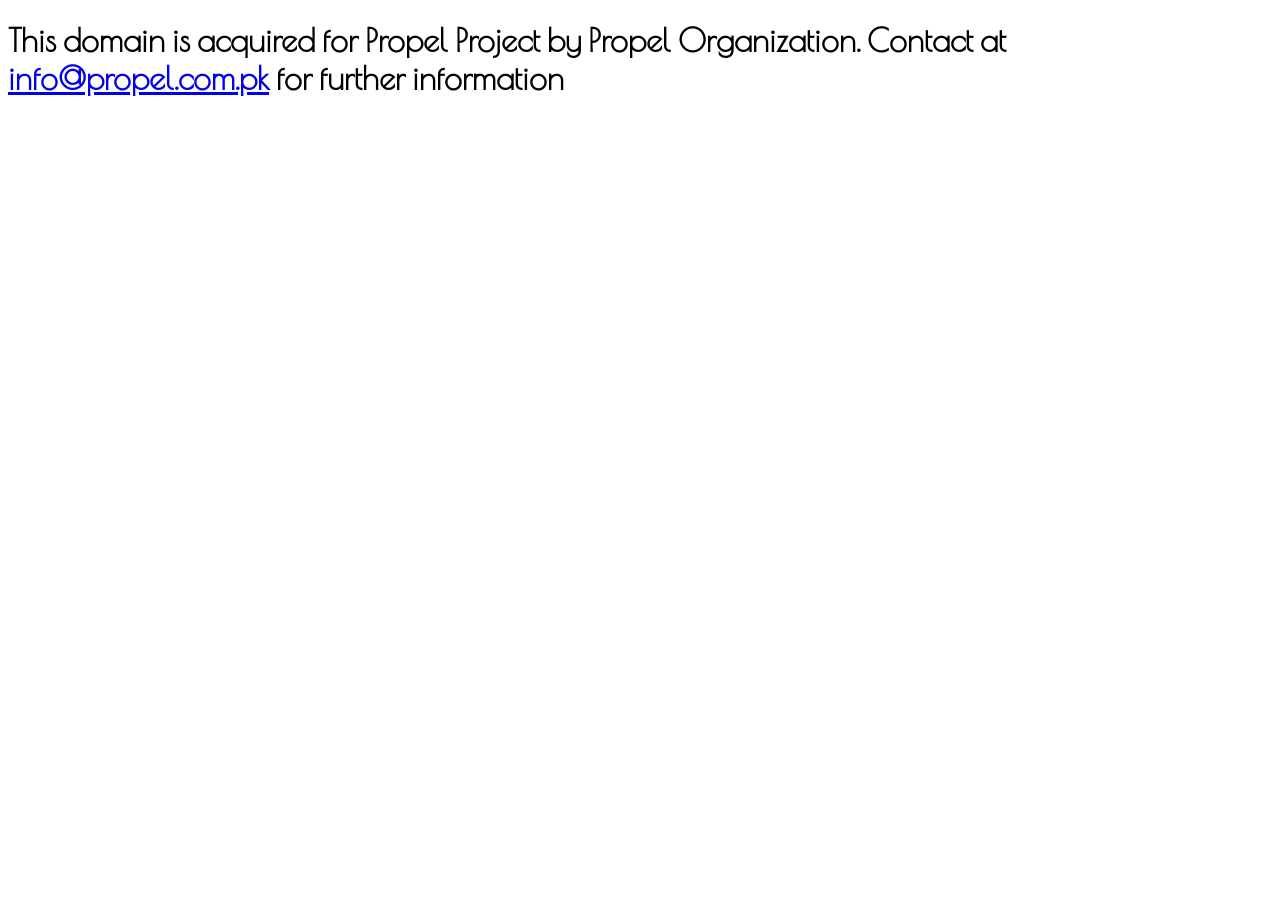
==== index.html @ d6dbad62 "adding index.html" ====
<!DOCTYPE html>
<html lang="en">
  <head>
    <meta charset="UTF-8" />
    <meta name="viewport" content="width=device-width, initial-scale=1.0" />
    <title>Propel Project</title>

    <link rel="preconnect" href="https://fonts.googleapis.com" />
    <link rel="preconnect" href="https://fonts.gstatic.com" crossorigin />
    <link
      href="https://fonts.googleapis.com/css2?family=Poiret+One&display=swap"
      rel="stylesheet"
    />
    <style>
      h1 {
        font-family: "Poiret One";
      }
    </style>
  </head>
  <body>
    <header>
      <h1>
        This domain is acquired for Propel Project by Propel Organization.
        Contact at
        <a href="mailto:info@propel.com.pk">info@propel.com.pk</a> for further
        information
      </h1>
    </header>
    <main></main>
    <footer></footer>
  </body>
</html>
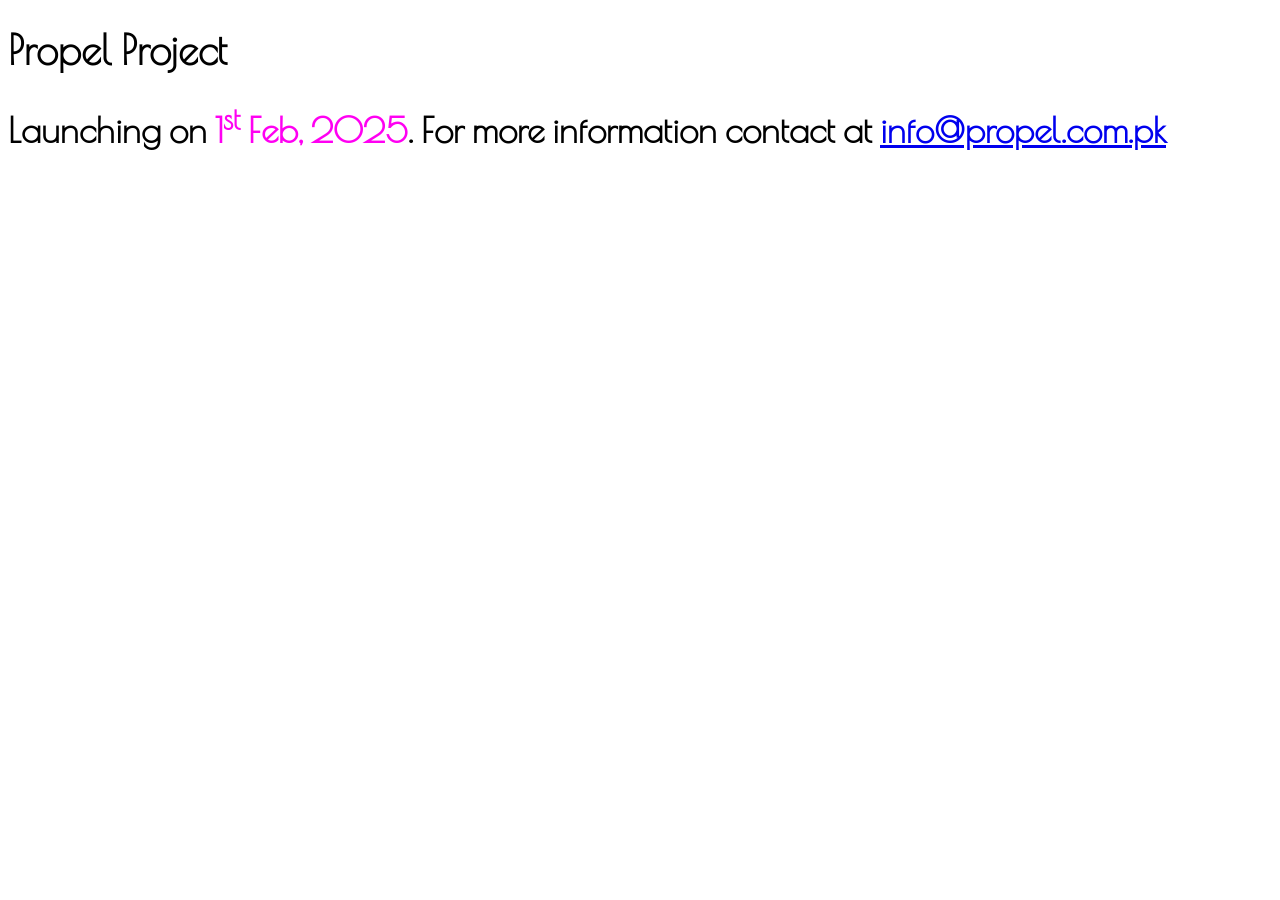
==== commit 66d16e74: "adding launch date" ====
--- a/index.html
+++ b/index.html
@@ -12,19 +12,25 @@
       rel="stylesheet"
     />
     <style>
-      h1 {
+      h1,
+      h2 {
         font-family: "Poiret One";
+        font-size: 40px;
+      }
+      h2 {
+        font-size: 35px;
       }
     </style>
   </head>
   <body>
     <header>
-      <h1>
-        This domain is acquired for Propel Project by Propel Organization.
-        Contact at
-        <a href="mailto:info@propel.com.pk">info@propel.com.pk</a> for further
-        information
-      </h1>
+      <h1>Propel Project</h1>
+      <h2>
+        Launching on
+        <span style="color: rgb(255, 0, 242)"> 1<sup>st</sup> Feb, 2025</span>.
+        For more information contact at
+        <a href="mailto:info@propel.com.pk">info@propel.com.pk</a>
+      </h2>
     </header>
     <main></main>
     <footer></footer>
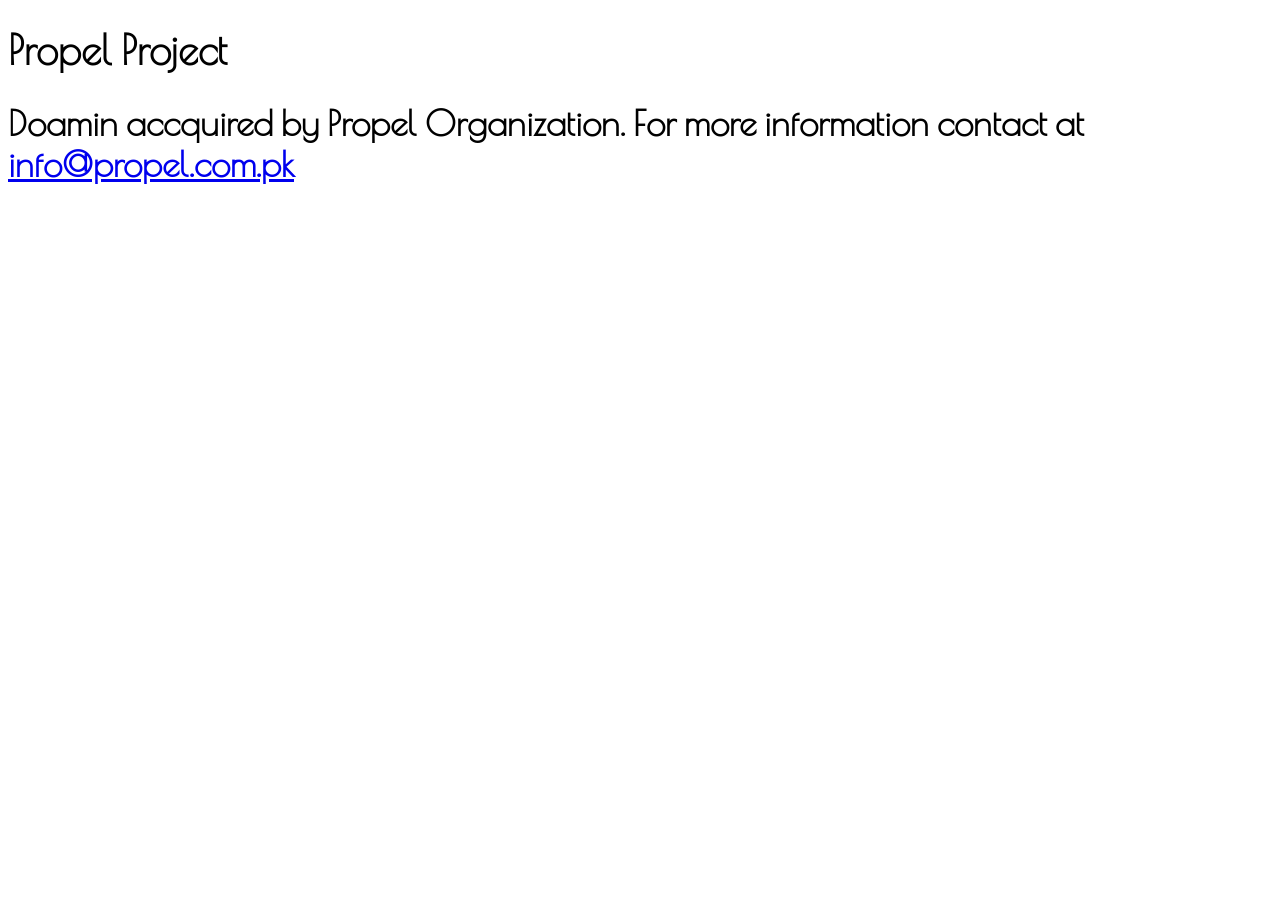
==== commit e045f57e: "Update index.html" ====
--- a/index.html
+++ b/index.html
@@ -26,8 +26,7 @@
     <header>
       <h1>Propel Project</h1>
       <h2>
-        Launching on
-        <span style="color: rgb(255, 0, 242)"> 1<sup>st</sup> Feb, 2025</span>.
+        Doamin accquired by Propel Organization. 
         For more information contact at
         <a href="mailto:info@propel.com.pk">info@propel.com.pk</a>
       </h2>
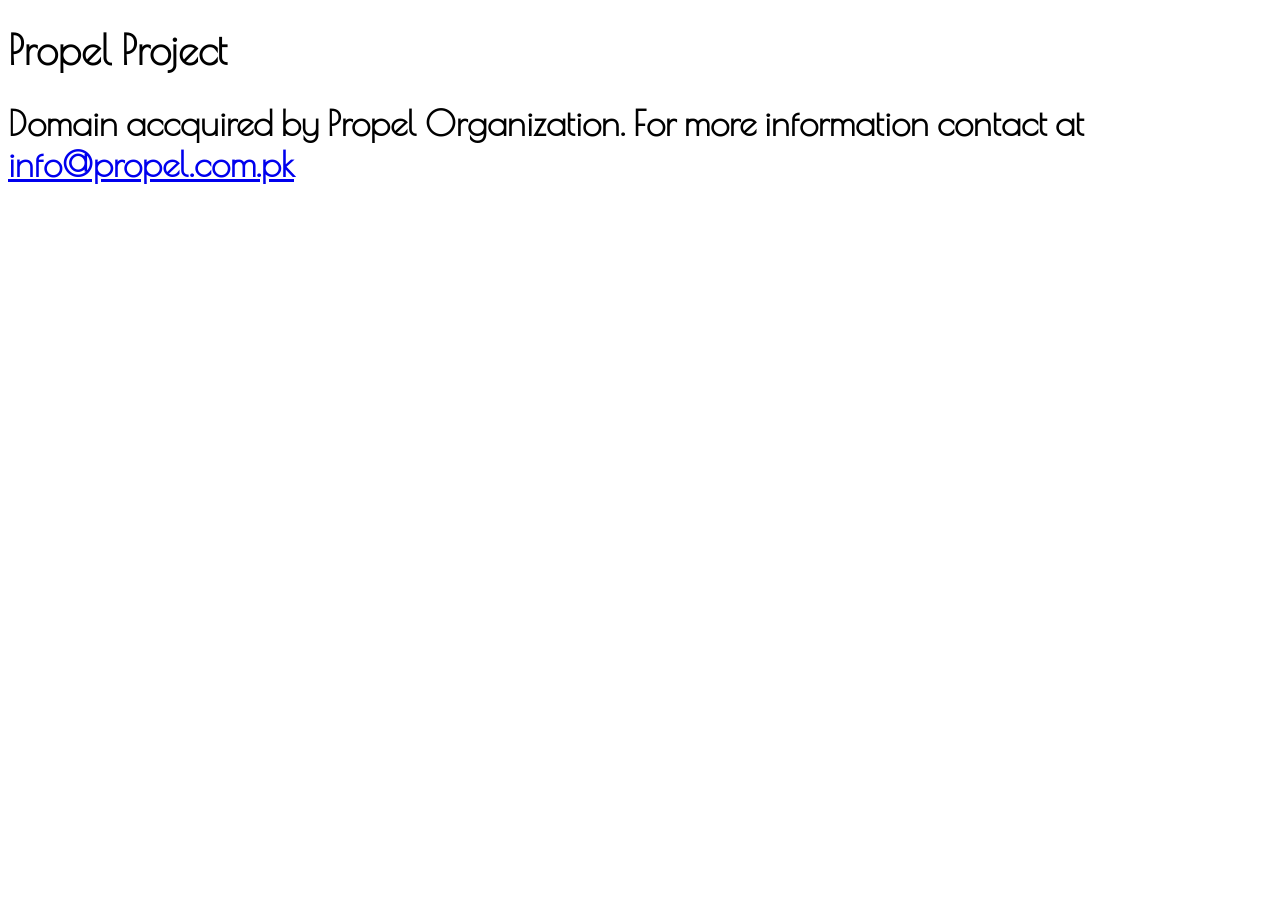
==== commit a5a199f9: "Update index.html" ====
--- a/index.html
+++ b/index.html
@@ -26,7 +26,7 @@
     <header>
       <h1>Propel Project</h1>
       <h2>
-        Doamin accquired by Propel Organization. 
+        Domain accquired by Propel Organization. 
         For more information contact at
         <a href="mailto:info@propel.com.pk">info@propel.com.pk</a>
       </h2>
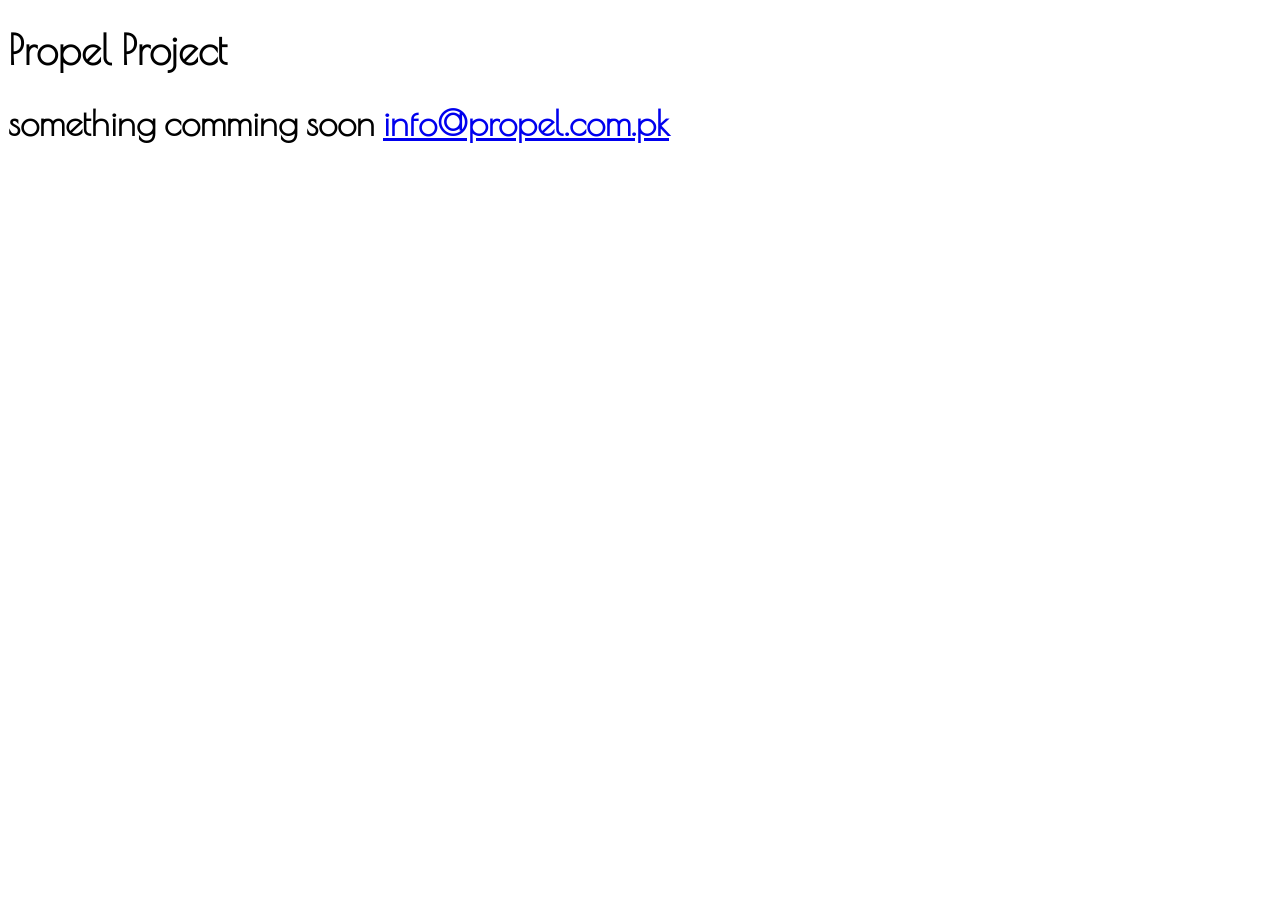
==== commit bc461d08: "Update index.html" ====
--- a/index.html
+++ b/index.html
@@ -26,8 +26,7 @@
     <header>
       <h1>Propel Project</h1>
       <h2>
-        Domain accquired by Propel Organization. 
-        For more information contact at
+        something comming soon
         <a href="mailto:info@propel.com.pk">info@propel.com.pk</a>
       </h2>
     </header>
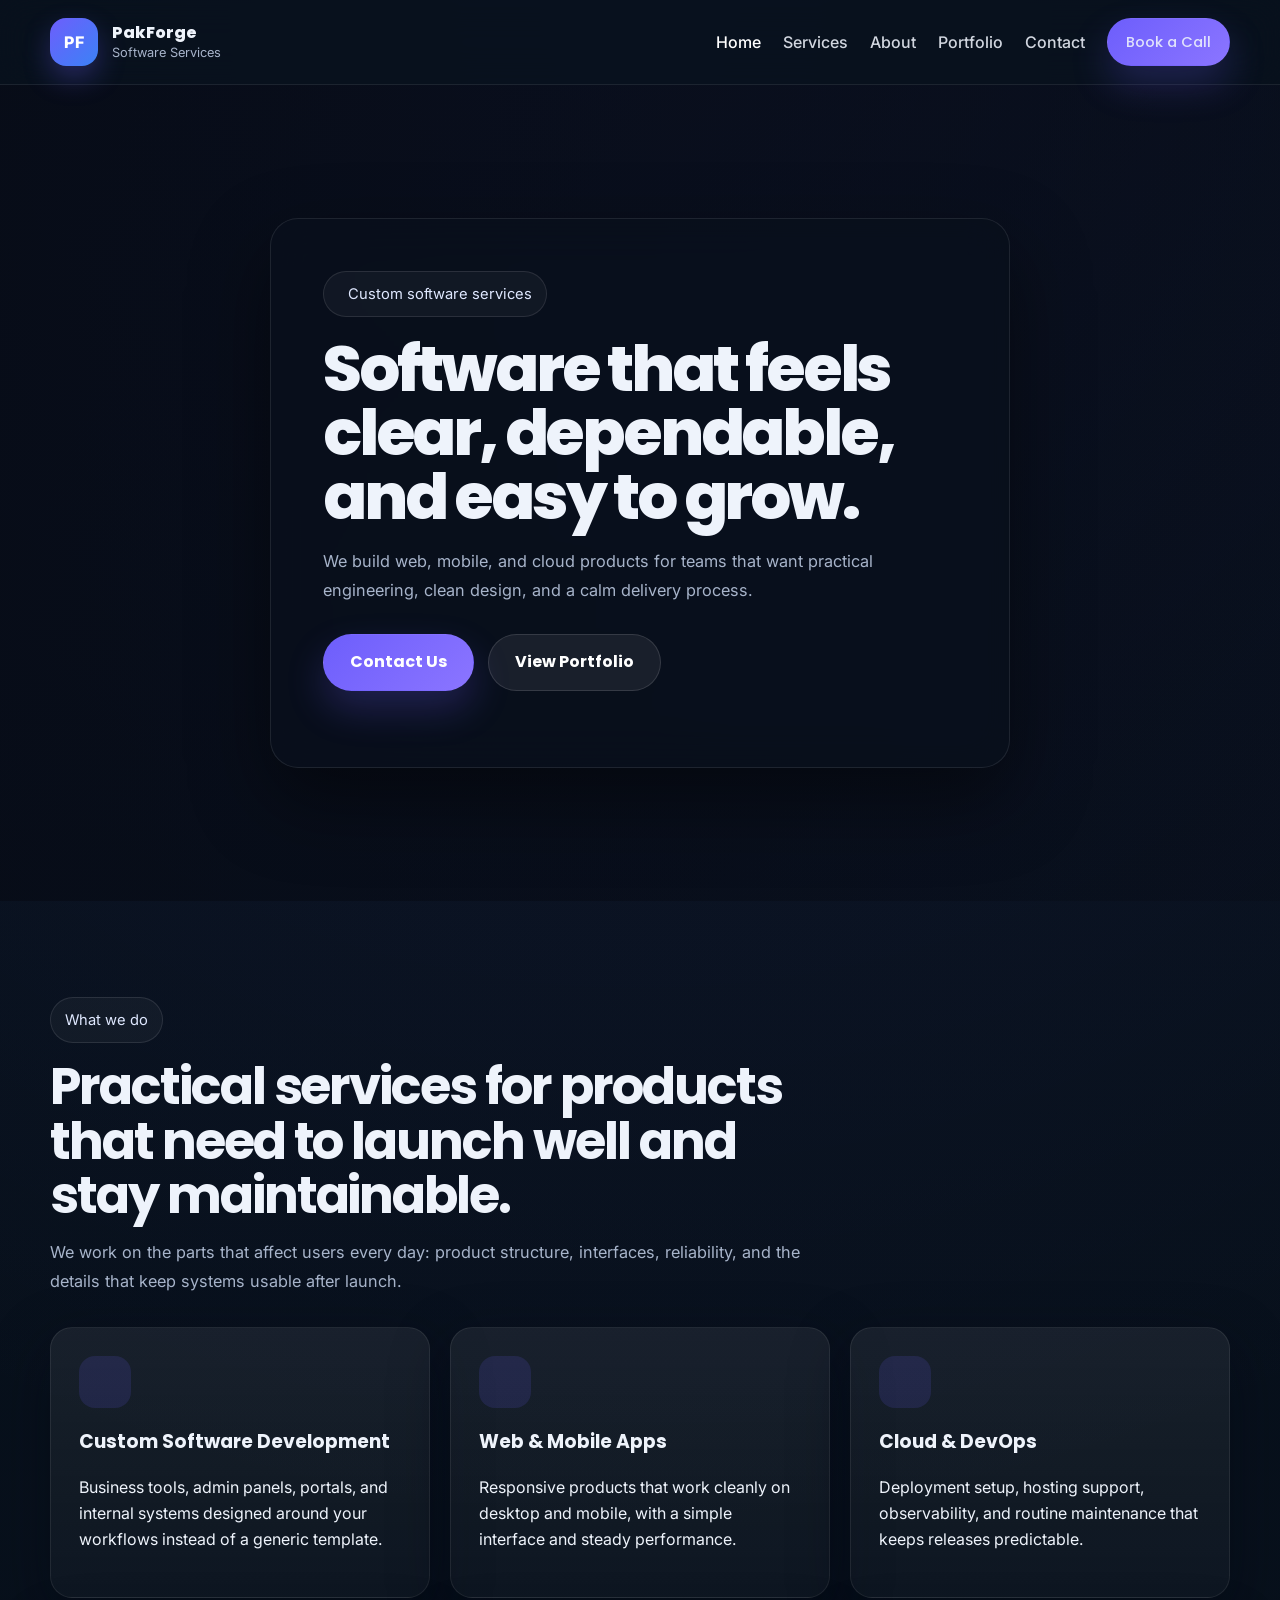
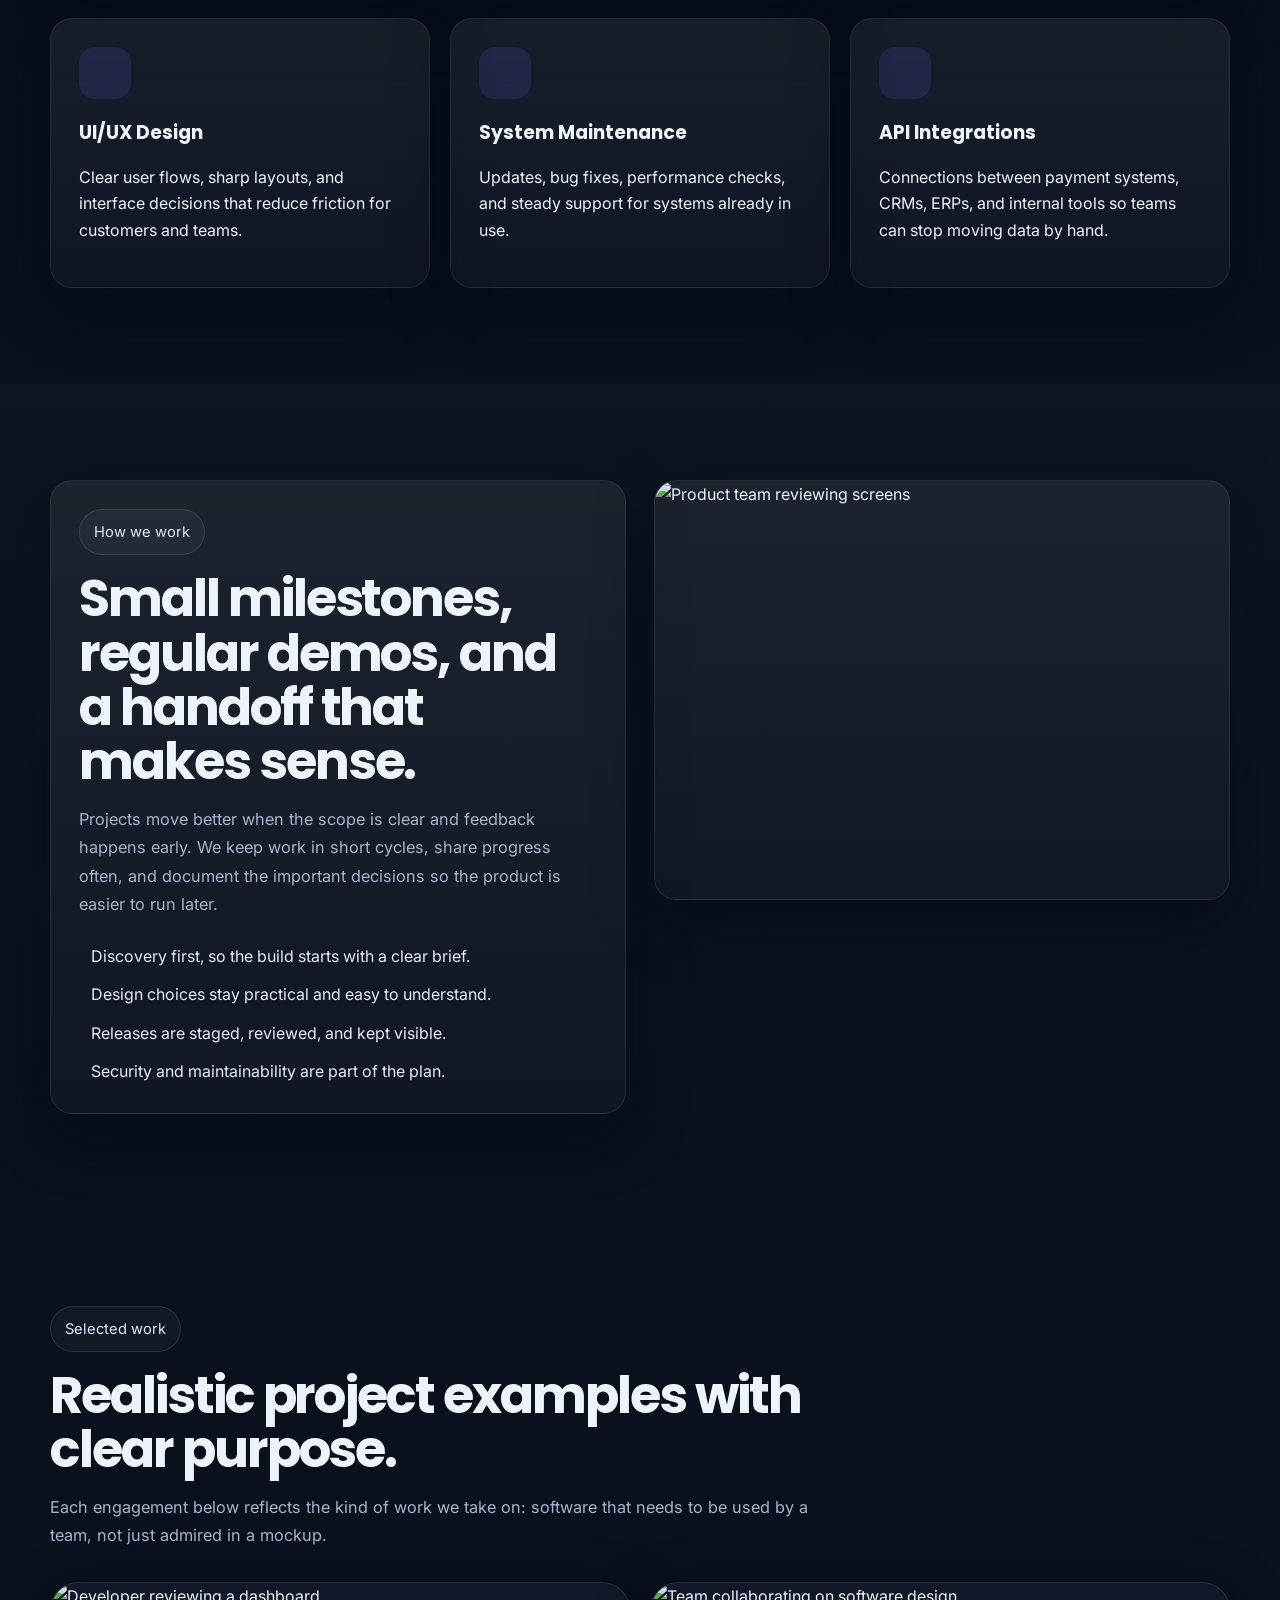
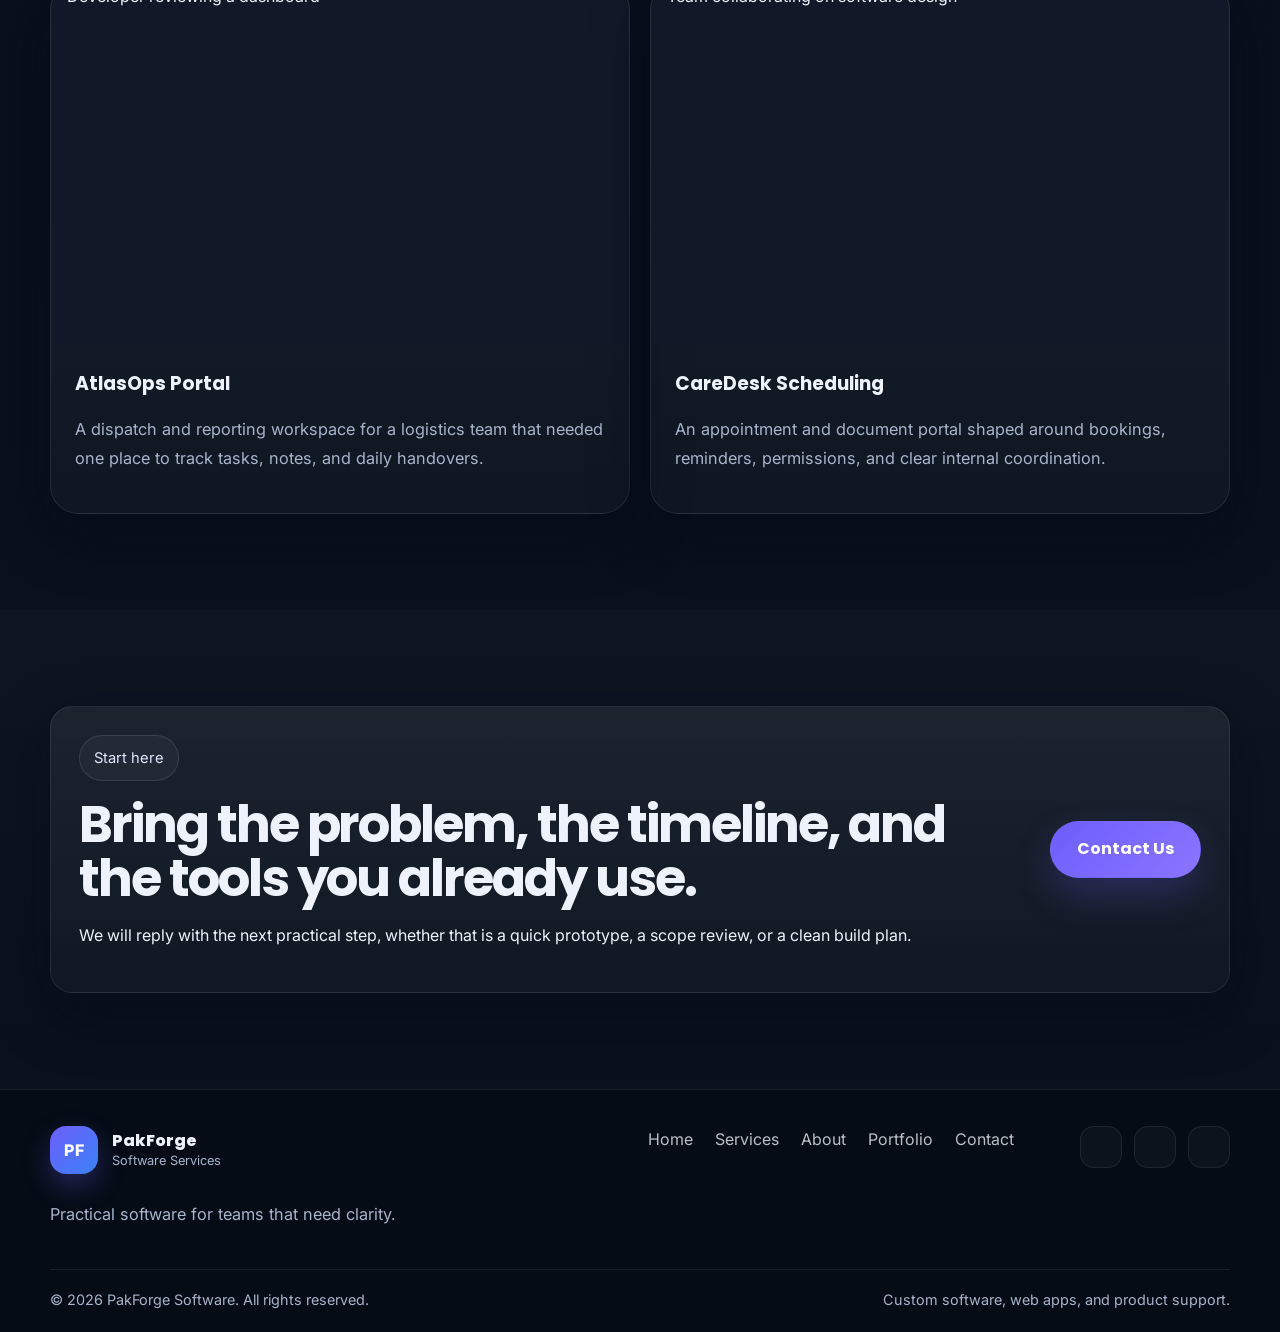
==== commit 0e5aa858: "generated website" ====
--- a/index.html
+++ b/index.html
@@ -1,36 +1,387 @@
-<!DOCTYPE html>
+<!doctype html>
 <html lang="en">
   <head>
     <meta charset="UTF-8" />
     <meta name="viewport" content="width=device-width, initial-scale=1.0" />
-    <title>Propel Project</title>
-
+    <title>
+      PakForge Software | Custom software for operations, commerce, and internal
+      tools
+    </title>
+    <meta
+      name="description"
+      content="Custom software, web apps, and product support for businesses that need clear delivery, usable interfaces, and dependable engineering."
+    />
+    <link rel="canonical" href="https://yourdomain.com/" />
+    <meta property="og:type" content="website" />
+    <meta
+      property="og:title"
+      content="PakForge Software | Custom software for operations, commerce, and internal tools"
+    />
+    <meta
+      property="og:description"
+      content="Custom software, web apps, and product support for businesses that need clear delivery, usable interfaces, and dependable engineering."
+    />
+    <meta property="og:url" content="https://yourdomain.com/" />
+    <meta
+      property="og:image"
+      content="https://yourdomain.com/assets/og-image.svg"
+    />
+    <meta name="twitter:card" content="summary_large_image" />
+    <meta
+      name="twitter:title"
+      content="PakForge Software | Custom software for operations, commerce, and internal tools"
+    />
+    <meta
+      name="twitter:description"
+      content="Custom software, web apps, and product support for businesses that need clear delivery, usable interfaces, and dependable engineering."
+    />
+    <meta
+      name="twitter:image"
+      content="https://yourdomain.com/assets/og-image.svg"
+    />
+
+    <link rel="icon" href="assets/favicon.svg" type="image/svg+xml" />
+    <meta name="theme-color" content="#09111d" />
+    <meta
+      name="robots"
+      content="index,follow,max-image-preview:large,max-snippet:-1,max-video-preview:-1"
+    />
     <link rel="preconnect" href="https://fonts.googleapis.com" />
     <link rel="preconnect" href="https://fonts.gstatic.com" crossorigin />
     <link
-      href="https://fonts.googleapis.com/css2?family=Poiret+One&display=swap"
+      rel="preload"
+      href="https://fonts.googleapis.com/css2?family=Inter:wght@400;500;600;700;800&family=Poppins:wght@500;600;700;800&display=swap"
+      as="style"
+    />
+    <link
+      href="https://fonts.googleapis.com/css2?family=Inter:wght@400;500;600;700;800&family=Poppins:wght@500;600;700;800&display=swap"
       rel="stylesheet"
     />
-    <style>
-      h1,
-      h2 {
-        font-family: "Poiret One";
-        font-size: 40px;
-      }
-      h2 {
-        font-size: 35px;
-      }
-    </style>
+    <script src="https://unpkg.com/lucide@latest"></script>
+    <link rel="stylesheet" href="styles.css" />
+    <script defer src="script.js"></script>
+
+    <script type="application/ld+json">
+      [
+        {
+          "@context": "https://schema.org",
+          "@type": "Organization",
+          "name": "PakForge Software",
+          "url": "https://yourdomain.com/",
+          "logo": "https://yourdomain.com/assets/favicon.svg"
+        },
+        {
+          "@context": "https://schema.org",
+          "@type": "WebSite",
+          "name": "PakForge Software",
+          "url": "https://yourdomain.com/"
+        },
+        {
+          "@context": "https://schema.org",
+          "@type": "WebPage",
+          "name": "Home",
+          "url": "https://yourdomain.com/"
+        }
+      ]
+    </script>
   </head>
-  <body>
-    <header>
-      <h1>Propel Project</h1>
-      <h2>
-        something comming soon
-        <a href="mailto:info@propel.com.pk">info@propel.com.pk</a>
-      </h2>
+
+  <body data-page="index">
+    <a class="skip-link" href="#main">Skip to content</a>
+
+    <header class="site-header">
+      <div class="container nav-wrap">
+        <a class="brand" href="index.html" aria-label="PakForge Software home">
+          <span class="brand-mark">PF</span>
+          <span class="brand-text">
+            <strong>PakForge</strong>
+            <small>Software Services</small>
+          </span>
+        </a>
+        <button
+          class="menu-toggle"
+          aria-label="Toggle navigation"
+          aria-expanded="false"
+          aria-controls="site-nav"
+        >
+          <span></span><span></span><span></span>
+        </button>
+        <nav class="site-nav" id="site-nav">
+          <a href="index.html">Home</a>
+          <a href="services.html">Services</a>
+          <a href="about.html">About</a>
+          <a href="portfolio.html">Portfolio</a>
+          <a href="contact.html">Contact</a>
+          <a href="contact.html" class="btn btn-small btn-primary nav-cta"
+            >Book a Call</a
+          >
+        </nav>
+      </div>
     </header>
-    <main></main>
-    <footer></footer>
+
+    <main id="main">
+      <!-- ── HOME HERO ── -->
+      <section class="hero hero-home">
+        <div class="hero-overlay"></div>
+        <div class="container hero-card-wrap" style="justify-content: center">
+          <div class="hero-card reveal">
+            <span class="eyebrow"
+              ><i data-lucide="sparkles"></i> Custom software services</span
+            >
+            <h1>Software that feels clear, dependable, and easy to grow.</h1>
+            <p class="lead">
+              We build web, mobile, and cloud products for teams that want
+              practical engineering, clean design, and a calm delivery process.
+            </p>
+            <div class="hero-actions">
+              <a href="contact.html" class="btn btn-primary">Contact Us</a>
+              <a href="portfolio.html" class="btn btn-secondary"
+                >View Portfolio</a
+              >
+            </div>
+          </div>
+        </div>
+      </section>
+
+      <!-- ── SERVICES OVERVIEW ── -->
+      <section class="section">
+        <div class="container">
+          <div class="section-heading reveal">
+            <span class="section-label">What we do</span>
+            <h2>
+              Practical services for products that need to launch well and stay
+              maintainable.
+            </h2>
+            <p>
+              We work on the parts that affect users every day: product
+              structure, interfaces, reliability, and the details that keep
+              systems usable after launch.
+            </p>
+          </div>
+          <div class="cards-grid service-grid">
+            <article class="service-card reveal">
+              <div class="icon"><i data-lucide="code-2"></i></div>
+              <h3>Custom Software Development</h3>
+              <p>
+                Business tools, admin panels, portals, and internal systems
+                designed around your workflows instead of a generic template.
+              </p>
+            </article>
+            <article class="service-card reveal">
+              <div class="icon"><i data-lucide="smartphone"></i></div>
+              <h3>Web &amp; Mobile Apps</h3>
+              <p>
+                Responsive products that work cleanly on desktop and mobile,
+                with a simple interface and steady performance.
+              </p>
+            </article>
+            <article class="service-card reveal">
+              <div class="icon"><i data-lucide="cloud"></i></div>
+              <h3>Cloud &amp; DevOps</h3>
+              <p>
+                Deployment setup, hosting support, observability, and routine
+                maintenance that keeps releases predictable.
+              </p>
+            </article>
+            <article class="service-card reveal">
+              <div class="icon"><i data-lucide="pen-tool"></i></div>
+              <h3>UI/UX Design</h3>
+              <p>
+                Clear user flows, sharp layouts, and interface decisions that
+                reduce friction for customers and teams.
+              </p>
+            </article>
+            <article class="service-card reveal">
+              <div class="icon"><i data-lucide="settings-2"></i></div>
+              <h3>System Maintenance</h3>
+              <p>
+                Updates, bug fixes, performance checks, and steady support for
+                systems already in use.
+              </p>
+            </article>
+            <article class="service-card reveal">
+              <div class="icon"><i data-lucide="plug-zap"></i></div>
+              <h3>API Integrations</h3>
+              <p>
+                Connections between payment systems, CRMs, ERPs, and internal
+                tools so teams can stop moving data by hand.
+              </p>
+            </article>
+          </div>
+        </div>
+      </section>
+
+      <!-- ── HOW WE WORK ── -->
+      <section class="section section-alt">
+        <div class="container two-col">
+          <div class="panel reveal">
+            <span class="section-label">How we work</span>
+            <h2>
+              Small milestones, regular demos, and a handoff that makes sense.
+            </h2>
+            <p>
+              Projects move better when the scope is clear and feedback happens
+              early. We keep work in short cycles, share progress often, and
+              document the important decisions so the product is easier to run
+              later.
+            </p>
+            <ul class="feature-list">
+              <li>
+                <i data-lucide="search"></i> Discovery first, so the build
+                starts with a clear brief.
+              </li>
+              <li>
+                <i data-lucide="pen-tool"></i> Design choices stay practical and
+                easy to understand.
+              </li>
+              <li>
+                <i data-lucide="git-branch"></i> Releases are staged, reviewed,
+                and kept visible.
+              </li>
+              <li>
+                <i data-lucide="shield-check"></i> Security and maintainability
+                are part of the plan.
+              </li>
+            </ul>
+          </div>
+          <div class="panel panel-image reveal">
+            <img
+              src="https://images.unsplash.com/photo-1516321318423-f06f85e504b3?q=80&w=1400&auto=format&fit=crop"
+              srcset="
+                https://images.unsplash.com/photo-1516321318423-f06f85e504b3?q=80&w=900&auto=format&fit=crop   900w,
+                https://images.unsplash.com/photo-1516321318423-f06f85e504b3?q=80&w=1400&auto=format&fit=crop 1400w
+              "
+              sizes="(max-width: 1080px) 100vw, 42vw"
+              alt="Product team reviewing screens"
+              loading="lazy"
+              decoding="async"
+            />
+          </div>
+        </div>
+      </section>
+
+      <!-- ── SELECTED WORK ── -->
+      <section class="section">
+        <div class="container">
+          <div class="section-heading reveal">
+            <span class="section-label">Selected work</span>
+            <h2>Realistic project examples with clear purpose.</h2>
+            <p>
+              Each engagement below reflects the kind of work we take on:
+              software that needs to be used by a team, not just admired in a
+              mockup.
+            </p>
+          </div>
+          <div class="cards-grid portfolio-grid">
+            <article class="portfolio-card reveal">
+              <div class="portfolio-media">
+                <img
+                  src="https://images.unsplash.com/photo-1498050108023-c5249f4df085?q=80&w=1200&auto=format&fit=crop"
+                  srcset="
+                    https://images.unsplash.com/photo-1498050108023-c5249f4df085?q=80&w=800&auto=format&fit=crop   800w,
+                    https://images.unsplash.com/photo-1498050108023-c5249f4df085?q=80&w=1200&auto=format&fit=crop 1200w
+                  "
+                  sizes="(max-width: 1080px) 100vw, 50vw"
+                  alt="Developer reviewing a dashboard"
+                  loading="lazy"
+                  decoding="async"
+                />
+              </div>
+              <div class="portfolio-body">
+                <h3>AtlasOps Portal</h3>
+                <p>
+                  A dispatch and reporting workspace for a logistics team that
+                  needed one place to track tasks, notes, and daily handovers.
+                </p>
+              </div>
+            </article>
+            <article class="portfolio-card reveal">
+              <div class="portfolio-media">
+                <img
+                  src="https://images.unsplash.com/photo-1552664730-d307ca884978?q=80&w=1200&auto=format&fit=crop"
+                  srcset="
+                    https://images.unsplash.com/photo-1552664730-d307ca884978?q=80&w=800&auto=format&fit=crop   800w,
+                    https://images.unsplash.com/photo-1552664730-d307ca884978?q=80&w=1200&auto=format&fit=crop 1200w
+                  "
+                  sizes="(max-width: 1080px) 100vw, 50vw"
+                  alt="Team collaborating on software design"
+                  loading="lazy"
+                  decoding="async"
+                />
+              </div>
+              <div class="portfolio-body">
+                <h3>CareDesk Scheduling</h3>
+                <p>
+                  An appointment and document portal shaped around bookings,
+                  reminders, permissions, and clear internal coordination.
+                </p>
+              </div>
+            </article>
+          </div>
+        </div>
+      </section>
+
+      <!-- ── CTA ── -->
+      <section class="section section-alt">
+        <div class="container cta-panel reveal">
+          <div>
+            <span class="section-label">Start here</span>
+            <h2>
+              Bring the problem, the timeline, and the tools you already use.
+            </h2>
+            <p>
+              We will reply with the next practical step, whether that is a
+              quick prototype, a scope review, or a clean build plan.
+            </p>
+          </div>
+          <a href="contact.html" class="btn btn-primary">Contact Us</a>
+        </div>
+      </section>
+    </main>
+
+    <footer class="site-footer">
+      <div class="container footer-top">
+        <div>
+          <a
+            class="brand footer-brand"
+            href="index.html"
+            aria-label="PakForge Software home"
+          >
+            <span class="brand-mark">PF</span>
+            <span class="brand-text">
+              <strong>PakForge</strong>
+              <small>Software Services</small>
+            </span>
+          </a>
+          <p class="footer-tagline">
+            Practical software for teams that need clarity.
+          </p>
+        </div>
+        <div class="footer-links" aria-label="Footer navigation">
+          <a href="index.html">Home</a>
+          <a href="services.html">Services</a>
+          <a href="about.html">About</a>
+          <a href="portfolio.html">Portfolio</a>
+          <a href="contact.html">Contact</a>
+        </div>
+        <div class="footer-social" aria-label="Social links">
+          <a href="#" aria-label="LinkedIn"><i data-lucide="linkedin"></i></a>
+          <a href="#" aria-label="GitHub"><i data-lucide="github"></i></a>
+          <a href="#" aria-label="X / Twitter"><i data-lucide="twitter"></i></a>
+        </div>
+      </div>
+      <div class="container footer-bottom">
+        <span>© 2026 PakForge Software. All rights reserved.</span>
+        <span>Custom software, web apps, and product support.</span>
+      </div>
+    </footer>
+
+    <div
+      class="toast"
+      id="toast"
+      role="status"
+      aria-live="polite"
+      aria-atomic="true"
+    ></div>
   </body>
 </html>
--- a/styles.css
+++ b/styles.css
@@ -0,0 +1,1045 @@
+* {
+  box-sizing: border-box;
+}
+:root {
+  --bg: #08111a;
+  --bg-2: #0b1320;
+  --panel: rgba(15, 24, 40, 0.92);
+  --panel-2: rgba(18, 29, 48, 0.96);
+  --text: #eef3fb;
+  --muted: #a7b4ca;
+  --border: rgba(255, 255, 255, 0.08);
+  --accent: #6d5efc;
+  --accent-2: #3b82f6;
+  --accent-3: #29d7c4;
+  --shadow: 0 20px 60px rgba(3, 8, 19, 0.42);
+  --radius-xl: 28px;
+  --radius-lg: 22px;
+  --radius-md: 16px;
+  --container: 1180px;
+}
+html {
+  scroll-behavior: smooth;
+}
+body {
+  margin: 0;
+  font-family:
+    Inter,
+    system-ui,
+    -apple-system,
+    "Segoe UI",
+    sans-serif;
+  background:
+    radial-gradient(circle at top, rgba(109, 94, 252, 0.08), transparent 34%),
+    linear-gradient(180deg, #07101b 0%, #09111d 100%);
+  color: var(--text);
+  line-height: 1.65;
+  overflow-x: hidden;
+}
+h1,
+h2,
+h3,
+h4,
+.brand-text strong,
+.btn {
+  font-family: Poppins, Inter, sans-serif;
+}
+a {
+  color: inherit;
+  text-decoration: none;
+}
+img {
+  display: block;
+  width: 100%;
+}
+button,
+input,
+select,
+textarea {
+  font: inherit;
+}
+svg {
+  display: block;
+}
+
+/* ── Layout ── */
+.container {
+  width: min(calc(100% - 40px), var(--container));
+  margin: 0 auto;
+}
+.section {
+  padding: 96px 0;
+}
+.section-alt {
+  background: linear-gradient(
+    180deg,
+    rgba(255, 255, 255, 0.02),
+    rgba(255, 255, 255, 0)
+  );
+}
+
+/* ── Accessibility ── */
+.skip-link {
+  position: absolute;
+  left: -999px;
+  top: 14px;
+  z-index: 2000;
+  padding: 12px 16px;
+  background: #fff;
+  color: #000;
+  border-radius: 12px;
+}
+.skip-link:focus {
+  left: 16px;
+}
+
+/* ── Header / Nav ── */
+.site-header {
+  position: sticky;
+  top: 0;
+  z-index: 1000;
+  background: rgba(8, 17, 26, 0.74);
+  backdrop-filter: blur(18px);
+  border-bottom: 1px solid var(--border);
+}
+.nav-wrap {
+  min-height: 84px;
+  display: flex;
+  align-items: center;
+  justify-content: space-between;
+  gap: 18px;
+}
+.brand {
+  display: inline-flex;
+  align-items: center;
+  gap: 14px;
+  min-width: 0;
+}
+.brand-mark {
+  width: 48px;
+  height: 48px;
+  display: grid;
+  place-items: center;
+  border-radius: 16px;
+  background: linear-gradient(135deg, var(--accent), var(--accent-2));
+  color: #fff;
+  font-weight: 800;
+  letter-spacing: 0.5px;
+  box-shadow: 0 12px 28px rgba(109, 94, 252, 0.3);
+  flex-shrink: 0;
+}
+.brand-text {
+  display: flex;
+  flex-direction: column;
+  line-height: 1.05;
+}
+.brand-text strong {
+  font-size: 1rem;
+  font-weight: 800;
+}
+.brand-text small {
+  color: var(--muted);
+  margin-top: 4px;
+  font-size: 0.8rem;
+}
+.site-nav {
+  display: flex;
+  align-items: center;
+  gap: 22px;
+}
+.site-nav a {
+  color: rgba(238, 243, 251, 0.88);
+  font-weight: 500;
+  transition: color 0.18s;
+}
+.site-nav a:hover,
+.site-nav a.active {
+  color: #fff;
+}
+.menu-toggle {
+  display: none;
+  width: 46px;
+  height: 46px;
+  border: 1px solid var(--border);
+  background: rgba(255, 255, 255, 0.04);
+  border-radius: 14px;
+  align-items: center;
+  justify-content: center;
+  gap: 5px;
+  flex-direction: column;
+  cursor: pointer;
+}
+.menu-toggle span {
+  width: 18px;
+  height: 2px;
+  background: #fff;
+  border-radius: 999px;
+}
+
+/* ── Buttons ── */
+.btn {
+  display: inline-flex;
+  align-items: center;
+  justify-content: center;
+  gap: 10px;
+  border: 1px solid transparent;
+  border-radius: 999px;
+  padding: 14px 26px;
+  font-weight: 700;
+  cursor: pointer;
+  transition:
+    transform 0.22s ease,
+    border-color 0.22s ease,
+    background 0.22s ease,
+    box-shadow 0.22s ease,
+    opacity 0.22s ease;
+  white-space: nowrap;
+}
+.btn:hover {
+  transform: translateY(-2px);
+}
+.btn:disabled {
+  cursor: not-allowed;
+  opacity: 0.72;
+  transform: none;
+}
+.btn-primary {
+  color: #fff;
+  background: linear-gradient(135deg, var(--accent), #8b75ff);
+  box-shadow: 0 18px 38px rgba(109, 94, 252, 0.24);
+}
+.btn-secondary {
+  color: #fff;
+  background: rgba(255, 255, 255, 0.07);
+  border-color: rgba(255, 255, 255, 0.12);
+}
+.btn-small {
+  padding: 11px 18px;
+  font-size: 0.92rem;
+}
+.btn-block {
+  width: 100%;
+}
+.btn-spinner {
+  width: 14px;
+  height: 14px;
+  border: 2px solid rgba(255, 255, 255, 0.45);
+  border-top-color: #fff;
+  border-radius: 999px;
+  display: none;
+  animation: spin 0.75s linear infinite;
+}
+.btn.is-loading .btn-spinner {
+  display: inline-block;
+}
+
+/* ── HOME HERO (full-bleed background image) ── */
+.hero {
+  position: relative;
+  overflow: hidden;
+}
+.hero-home {
+  min-height: calc(100vh - 84px);
+  display: flex;
+  align-items: center;
+  background: url("https://images.unsplash.com/photo-1497366811353-6870744d04b2?q=80&w=1800&auto=format&fit=crop")
+    center / cover no-repeat;
+}
+.hero-overlay {
+  position: absolute;
+  inset: 0;
+  background: linear-gradient(
+    120deg,
+    rgba(6, 10, 20, 0.78) 0%,
+    rgba(6, 10, 20, 0.55) 60%,
+    rgba(6, 10, 20, 0.3) 100%
+  );
+}
+
+/* ── Hero card layout ── */
+.hero-card-wrap {
+  position: relative;
+  z-index: 1;
+  padding: 80px 0;
+  display: flex;
+  align-items: center;
+}
+.hero-card {
+  background: rgba(10, 16, 28, 0.78);
+  backdrop-filter: blur(22px) saturate(1.3);
+  -webkit-backdrop-filter: blur(22px) saturate(1.3);
+  border: 1px solid rgba(255, 255, 255, 0.09);
+  border-radius: 28px;
+  padding: 52px 52px 52px;
+  max-width: 740px;
+  box-shadow: 0 32px 80px rgba(0, 0, 0, 0.45);
+}
+.hero-card h1 {
+  margin: 20px 0 18px;
+  font-size: clamp(2.6rem, 5vw, 4.4rem);
+  line-height: 1;
+  letter-spacing: -0.05em;
+  font-weight: 800;
+}
+/* legacy selectors kept for other pages */
+.hero-copy h1 {
+  margin: 18px 0 18px;
+  font-size: clamp(2.8rem, 5.5vw, 5rem);
+  line-height: 0.98;
+  letter-spacing: -0.05em;
+}
+.hero-visual {
+  position: relative;
+  min-height: 520px;
+  border-radius: 30px;
+  overflow: hidden;
+  box-shadow: var(--shadow);
+  border: 1px solid rgba(255, 255, 255, 0.08);
+}
+.hero-visual img {
+  width: 100%;
+  height: 100%;
+  object-fit: cover;
+}
+.hero-visual::after {
+  content: "";
+  position: absolute;
+  inset: 0;
+  background: linear-gradient(
+    180deg,
+    rgba(7, 13, 24, 0.04),
+    rgba(7, 13, 24, 0.18)
+  );
+  pointer-events: none;
+}
+.hero-caption {
+  position: absolute;
+  left: 18px;
+  bottom: 18px;
+  z-index: 1;
+  padding: 12px 14px;
+  border-radius: 999px;
+  background: rgba(8, 17, 26, 0.74);
+  border: 1px solid rgba(255, 255, 255, 0.08);
+  backdrop-filter: blur(12px);
+  color: #f1f5ff;
+  font-weight: 600;
+  font-size: 0.92rem;
+}
+
+/* ── INNER PAGE HERO (full-bleed background) ── */
+.page-hero {
+  position: relative;
+  overflow: hidden;
+  min-height: 580px;
+  display: flex;
+  align-items: center;
+  background-size: cover;
+  background-position: center;
+  background-repeat: no-repeat;
+}
+.page-hero-overlay {
+  position: absolute;
+  inset: 0;
+  background: linear-gradient(
+    100deg,
+    rgba(7, 13, 23, 0.9) 0%,
+    rgba(7, 13, 23, 0.72) 50%,
+    rgba(7, 13, 23, 0.44) 100%
+  );
+}
+.page-hero .container {
+  position: relative;
+  z-index: 1;
+  padding: 100px 0 80px;
+}
+.page-hero-copy {
+  max-width: 740px;
+}
+.page-hero-copy h1 {
+  margin: 18px 0 16px;
+  font-size: clamp(2.2rem, 4.5vw, 4rem);
+  line-height: 1.04;
+  letter-spacing: -0.04em;
+}
+
+/* ── Lead / muted text ── */
+.lead,
+.section-heading p,
+.panel p,
+.portfolio-card p,
+.case-card p,
+.footer-tagline,
+.form-status,
+.breadcrumb {
+  color: var(--muted);
+  line-height: 1.75;
+  font-size: 1.02rem;
+}
+
+/* ── Eyebrow / section label ── */
+.eyebrow,
+.section-label {
+  display: inline-flex;
+  align-items: center;
+  gap: 10px;
+  padding: 10px 14px;
+  border: 1px solid rgba(255, 255, 255, 0.1);
+  border-radius: 999px;
+  background: rgba(255, 255, 255, 0.04);
+  color: #dfe8ff;
+  font-size: 0.92rem;
+}
+
+/* ── Hero action row ── */
+.hero-actions {
+  display: flex;
+  flex-wrap: wrap;
+  gap: 14px;
+  margin: 30px 0 24px;
+}
+.hero-points {
+  margin: 0;
+  padding: 0;
+  list-style: none;
+  display: grid;
+  gap: 10px;
+}
+.hero-points li,
+.feature-list li {
+  display: flex;
+  align-items: flex-start;
+  gap: 12px;
+  color: #e7ecf7;
+}
+.hero-points svg,
+.feature-list svg,
+.footer-social svg,
+.service-card svg,
+.detail-card svg,
+.value-card svg,
+.icon svg,
+.eyebrow svg {
+  width: 20px;
+  height: 20px;
+  flex-shrink: 0;
+}
+.hero-points svg,
+.feature-list svg {
+  color: var(--accent-3);
+  margin-top: 2px;
+}
+
+/* ── Section heading ── */
+.section-heading {
+  max-width: 780px;
+  margin-bottom: 32px;
+}
+.section-heading h2,
+.page-hero-copy h1,
+.panel h2,
+.cta-panel h2,
+.contact-copy h2 {
+  margin: 16px 0 12px;
+  font-size: clamp(2rem, 4vw, 3.4rem);
+  line-height: 1.06;
+  letter-spacing: -0.04em;
+}
+
+/* ── Cards grid ── */
+.cards-grid {
+  display: grid;
+  gap: 20px;
+}
+.service-grid {
+  grid-template-columns: repeat(3, minmax(0, 1fr));
+}
+
+/* ── Card base styles ── */
+.service-card,
+.detail-card,
+.value-card,
+.panel,
+.portfolio-card,
+.case-card,
+.contact-form,
+.cta-panel,
+.faq-card {
+  background: linear-gradient(
+    180deg,
+    rgba(255, 255, 255, 0.065),
+    rgba(255, 255, 255, 0.028)
+  );
+  border: 1px solid rgba(255, 255, 255, 0.08);
+  box-shadow: var(--shadow);
+}
+.service-card,
+.detail-card,
+.value-card,
+.panel,
+.contact-form,
+.cta-panel {
+  border-radius: var(--radius-lg);
+  padding: 28px;
+}
+.service-card:hover,
+.portfolio-card:hover,
+.case-card:hover,
+.value-card:hover,
+.detail-card:hover {
+  transform: translateY(-4px);
+  border-color: rgba(255, 255, 255, 0.14);
+  transition:
+    transform 0.25s ease,
+    border-color 0.25s ease;
+}
+.service-card .icon,
+.detail-card .icon,
+.value-card svg {
+  width: 52px;
+  height: 52px;
+  display: grid;
+  place-items: center;
+  border-radius: 16px;
+  background: rgba(109, 94, 252, 0.14);
+  color: #c9c1ff;
+  margin-bottom: 18px;
+}
+.service-card h3,
+.portfolio-card h3,
+.case-card h3,
+.detail-card h3,
+.value-card h3 {
+  margin: 0 0 10px;
+  font-size: 1.18rem;
+}
+
+/* ── Feature list ── */
+.feature-list {
+  list-style: none;
+  padding: 0;
+  margin: 24px 0 0;
+  display: grid;
+  gap: 12px;
+}
+.feature-list li {
+  color: #e7ecf7;
+}
+.about-feature-list {
+  margin-top: 0;
+}
+
+/* ── Two-col layout ── */
+.two-col {
+  display: grid;
+  grid-template-columns: 1fr 1fr;
+  gap: 28px;
+  align-items: start;
+}
+.panel-image {
+  padding: 0;
+  overflow: hidden;
+  min-height: 420px;
+}
+.panel-image img {
+  width: 100%;
+  height: 100%;
+  min-height: 100%;
+  object-fit: cover;
+  border-radius: inherit;
+}
+
+/* ── Portfolio / Case grids ── */
+.portfolio-grid,
+.case-grid {
+  grid-template-columns: repeat(2, minmax(0, 1fr));
+}
+.portfolio-card,
+.case-card {
+  border-radius: var(--radius-xl);
+  overflow: hidden;
+}
+.portfolio-media {
+  aspect-ratio: 16 / 10;
+  overflow: hidden;
+  background: #111827;
+}
+.portfolio-media img {
+  height: 100%;
+  object-fit: cover;
+  transition: transform 0.5s ease;
+}
+.portfolio-card:hover .portfolio-media img,
+.case-card:hover img {
+  transform: scale(1.03);
+}
+.portfolio-body,
+.case-body {
+  padding: 24px;
+}
+.case-card > img {
+  aspect-ratio: 16/9;
+  object-fit: cover;
+  width: 100%;
+}
+
+/* ── Service detail / value grids ── */
+.service-detail-grid,
+.value-grid {
+  grid-template-columns: repeat(3, minmax(0, 1fr));
+}
+.detail-card ul {
+  margin: 18px 0 0;
+  padding-left: 18px;
+  color: #dfe6f5;
+}
+.detail-card li {
+  margin: 6px 0;
+}
+
+/* ── Value card ── */
+.value-card {
+  display: grid;
+  gap: 8px;
+}
+.value-card svg {
+  margin-bottom: 6px;
+  color: #7fd7ff;
+  background: rgba(59, 130, 246, 0.12);
+}
+
+/* ── Timeline ── */
+.timeline {
+  margin-top: 18px;
+  display: grid;
+  gap: 14px;
+}
+.timeline-item {
+  padding: 16px 0 0;
+  border-top: 1px solid rgba(255, 255, 255, 0.07);
+}
+.timeline-item:first-child {
+  border-top: 0;
+  padding-top: 0;
+}
+.timeline-item strong {
+  display: block;
+  margin-bottom: 4px;
+}
+
+/* ── FAQ ── */
+.faq-grid {
+  display: grid;
+  gap: 14px;
+}
+.faq-card {
+  border-radius: 20px;
+  padding: 0;
+  overflow: hidden;
+}
+.faq-card summary {
+  list-style: none;
+  cursor: pointer;
+  padding: 20px 24px;
+  font-weight: 700;
+  color: #f4f7fc;
+}
+.faq-card summary::-webkit-details-marker {
+  display: none;
+}
+.faq-card p {
+  margin: 0;
+  padding: 0 24px 20px;
+  color: var(--muted);
+}
+
+/* ── CTA panel ── */
+.cta-panel {
+  display: flex;
+  align-items: center;
+  justify-content: space-between;
+  gap: 28px;
+}
+
+/* ── Contact grid ── */
+.contact-grid {
+  display: grid;
+  grid-template-columns: 1fr 1.4fr;
+  gap: 28px;
+  align-items: start;
+}
+.contact-form {
+  border-radius: var(--radius-xl);
+}
+.form-row {
+  display: grid;
+  grid-template-columns: repeat(2, minmax(0, 1fr));
+  gap: 14px;
+}
+.field {
+  display: grid;
+  gap: 8px;
+  margin-bottom: 14px;
+}
+.field label {
+  font-size: 0.95rem;
+  color: #edf2fb;
+  font-weight: 600;
+}
+.field input,
+.field select,
+.field textarea {
+  width: 100%;
+  border: 1px solid rgba(255, 255, 255, 0.1);
+  background: rgba(8, 17, 26, 0.66);
+  color: #f4f7fc;
+  border-radius: 16px;
+  padding: 14px 16px;
+  outline: none;
+  transition:
+    border-color 0.2s ease,
+    box-shadow 0.2s ease,
+    background 0.2s ease;
+}
+.field textarea {
+  resize: vertical;
+  min-height: 170px;
+}
+.field input::placeholder,
+.field textarea::placeholder {
+  color: #7e8a9d;
+}
+.field select option {
+  background: #0d1a2a;
+}
+.field input:focus,
+.field select:focus,
+.field textarea:focus {
+  border-color: rgba(105, 138, 255, 0.8);
+  box-shadow: 0 0 0 4px rgba(109, 94, 252, 0.12);
+}
+.field input[aria-invalid="true"],
+.field select[aria-invalid="true"],
+.field textarea[aria-invalid="true"] {
+  border-color: rgba(250, 114, 104, 0.85);
+  box-shadow: 0 0 0 4px rgba(250, 114, 104, 0.12);
+}
+.field-error {
+  min-height: 18px;
+  font-size: 0.85rem;
+  color: #ff9f95;
+}
+.form-status {
+  margin: 14px 0 0;
+  min-height: 24px;
+  font-weight: 600;
+}
+
+/* ── Breadcrumb ── */
+.breadcrumb {
+  display: flex;
+  gap: 8px;
+  align-items: center;
+  font-size: 0.92rem;
+  margin-top: 14px;
+}
+.breadcrumb a {
+  color: #dfe8ff;
+}
+.breadcrumb a:hover {
+  color: #fff;
+}
+.breadcrumb span:last-child {
+  color: var(--muted);
+}
+
+/* ── Footer ── */
+.site-footer {
+  border-top: 1px solid var(--border);
+  background: rgba(6, 12, 21, 0.96);
+  padding: 36px 0 20px;
+}
+.footer-top {
+  display: grid;
+  grid-template-columns: 1.2fr 1fr auto;
+  gap: 28px;
+  align-items: start;
+  padding-bottom: 24px;
+}
+.footer-brand {
+  margin-bottom: 10px;
+}
+.footer-links {
+  display: flex;
+  flex-wrap: wrap;
+  gap: 14px 22px;
+  justify-content: center;
+}
+.footer-links a,
+.footer-social a {
+  color: rgba(238, 243, 251, 0.78);
+}
+.footer-links a:hover,
+.footer-social a:hover {
+  color: #fff;
+}
+.footer-social {
+  display: flex;
+  gap: 12px;
+  justify-content: flex-end;
+}
+.footer-social a {
+  width: 42px;
+  height: 42px;
+  display: grid;
+  place-items: center;
+  border-radius: 14px;
+  border: 1px solid rgba(255, 255, 255, 0.08);
+  background: rgba(255, 255, 255, 0.03);
+  transition:
+    border-color 0.18s,
+    background 0.18s;
+}
+.footer-social a:hover {
+  border-color: rgba(255, 255, 255, 0.18);
+  background: rgba(255, 255, 255, 0.07);
+}
+.footer-bottom {
+  padding-top: 18px;
+  border-top: 1px solid rgba(255, 255, 255, 0.07);
+  display: flex;
+  flex-wrap: wrap;
+  gap: 12px;
+  justify-content: space-between;
+  color: var(--muted);
+  font-size: 0.9rem;
+}
+
+/* ── Toast ── */
+.toast {
+  position: fixed;
+  right: 20px;
+  bottom: 20px;
+  z-index: 1500;
+  padding: 14px 18px;
+  border-radius: 16px;
+  background: rgba(10, 18, 32, 0.96);
+  border: 1px solid rgba(255, 255, 255, 0.08);
+  box-shadow: var(--shadow);
+  color: #eef4ff;
+  max-width: min(92vw, 380px);
+  opacity: 0;
+  transform: translateY(10px);
+  pointer-events: none;
+  transition:
+    opacity 0.24s ease,
+    transform 0.24s ease;
+}
+.toast.show {
+  opacity: 1;
+  transform: translateY(0);
+}
+
+/* ── Reveal animation ── */
+.reveal {
+  opacity: 0;
+  transform: translateY(22px);
+  transition:
+    opacity 0.7s ease,
+    transform 0.7s ease;
+}
+.reveal.visible {
+  opacity: 1;
+  transform: translateY(0);
+}
+
+/* ── Keyframes ── */
+@keyframes spin {
+  to {
+    transform: rotate(360deg);
+  }
+}
+
+/* ══════════ RESPONSIVE ══════════ */
+
+/* 1080px — tablet landscape */
+@media (max-width: 1080px) {
+  .hero-grid {
+    grid-template-columns: 1fr;
+    padding: 72px 0;
+  }
+  .hero-visual {
+    min-height: 400px;
+  }
+  .hero-card {
+    max-width: 100%;
+    padding: 40px 36px;
+  }
+  .two-col,
+  .contact-grid {
+    grid-template-columns: 1fr;
+  }
+  .footer-top {
+    grid-template-columns: 1fr;
+  }
+  .cta-panel {
+    flex-direction: column;
+    align-items: flex-start;
+  }
+  .service-grid,
+  .service-detail-grid,
+  .value-grid {
+    grid-template-columns: repeat(2, minmax(0, 1fr));
+  }
+  .portfolio-grid,
+  .case-grid {
+    grid-template-columns: repeat(2, minmax(0, 1fr));
+  }
+  .footer-links {
+    justify-content: flex-start;
+  }
+  .footer-social {
+    justify-content: flex-start;
+  }
+  .page-hero {
+    min-height: 480px;
+  }
+}
+
+/* 800px — tablet portrait */
+@media (max-width: 800px) {
+  .menu-toggle {
+    display: inline-flex;
+  }
+  .site-nav {
+    position: absolute;
+    top: 84px;
+    right: 16px;
+    left: 16px;
+    display: grid;
+    gap: 10px;
+    padding: 18px;
+    border-radius: 22px;
+    background: rgba(8, 17, 26, 0.98);
+    border: 1px solid var(--border);
+    box-shadow: var(--shadow);
+    transform: translateY(-10px);
+    opacity: 0;
+    pointer-events: none;
+    transition:
+      opacity 0.22s ease,
+      transform 0.22s ease;
+  }
+  .site-nav.open {
+    opacity: 1;
+    transform: translateY(0);
+    pointer-events: auto;
+  }
+  .site-nav .nav-cta {
+    justify-content: center;
+  }
+  .hero-copy h1 {
+    font-size: clamp(2.4rem, 10vw, 3.8rem);
+  }
+  .hero-card h1 {
+    font-size: clamp(2.2rem, 9vw, 3.4rem);
+  }
+  .hero-card {
+    padding: 32px 26px;
+  }
+  .service-grid,
+  .service-detail-grid,
+  .value-grid {
+    grid-template-columns: 1fr;
+  }
+  .portfolio-grid,
+  .case-grid {
+    grid-template-columns: 1fr;
+  }
+  .form-row {
+    grid-template-columns: 1fr;
+  }
+  .hero-visual {
+    min-height: 300px;
+  }
+  .page-hero {
+    min-height: 420px;
+  }
+  .footer-bottom {
+    justify-content: center;
+    text-align: center;
+  }
+  .section {
+    padding: 72px 0;
+  }
+  .panel-image {
+    min-height: 300px;
+  }
+}
+
+/* 520px — mobile */
+@media (max-width: 520px) {
+  .container {
+    width: min(calc(100% - 24px), var(--container));
+  }
+  .section {
+    padding: 64px 0;
+  }
+  .nav-wrap {
+    min-height: 72px;
+  }
+  .site-nav {
+    top: 72px;
+    left: 11px;
+    right: 11px;
+  }
+  .hero-home {
+    min-height: calc(100vh - 72px);
+  }
+  .hero-card {
+    padding: 26px 20px;
+    border-radius: 20px;
+  }
+  .hero-card h1 {
+    font-size: clamp(2rem, 9vw, 2.8rem);
+  }
+  .hero-caption {
+    left: 12px;
+    right: 12px;
+    bottom: 12px;
+    text-align: center;
+    border-radius: 16px;
+  }
+  .service-card,
+  .detail-card,
+  .value-card,
+  .panel,
+  .contact-form,
+  .cta-panel {
+    padding: 20px;
+  }
+  .portfolio-body,
+  .case-body {
+    padding: 18px;
+  }
+  .toast {
+    right: 12px;
+    left: 12px;
+    max-width: none;
+  }
+  .page-hero {
+    min-height: 360px;
+  }
+  .page-hero .container {
+    padding: 72px 0 56px;
+  }
+  .page-hero-copy h1 {
+    font-size: clamp(1.9rem, 8vw, 2.8rem);
+  }
+  .cta-panel {
+    gap: 18px;
+  }
+  .hero-grid {
+    gap: 28px;
+  }
+}
